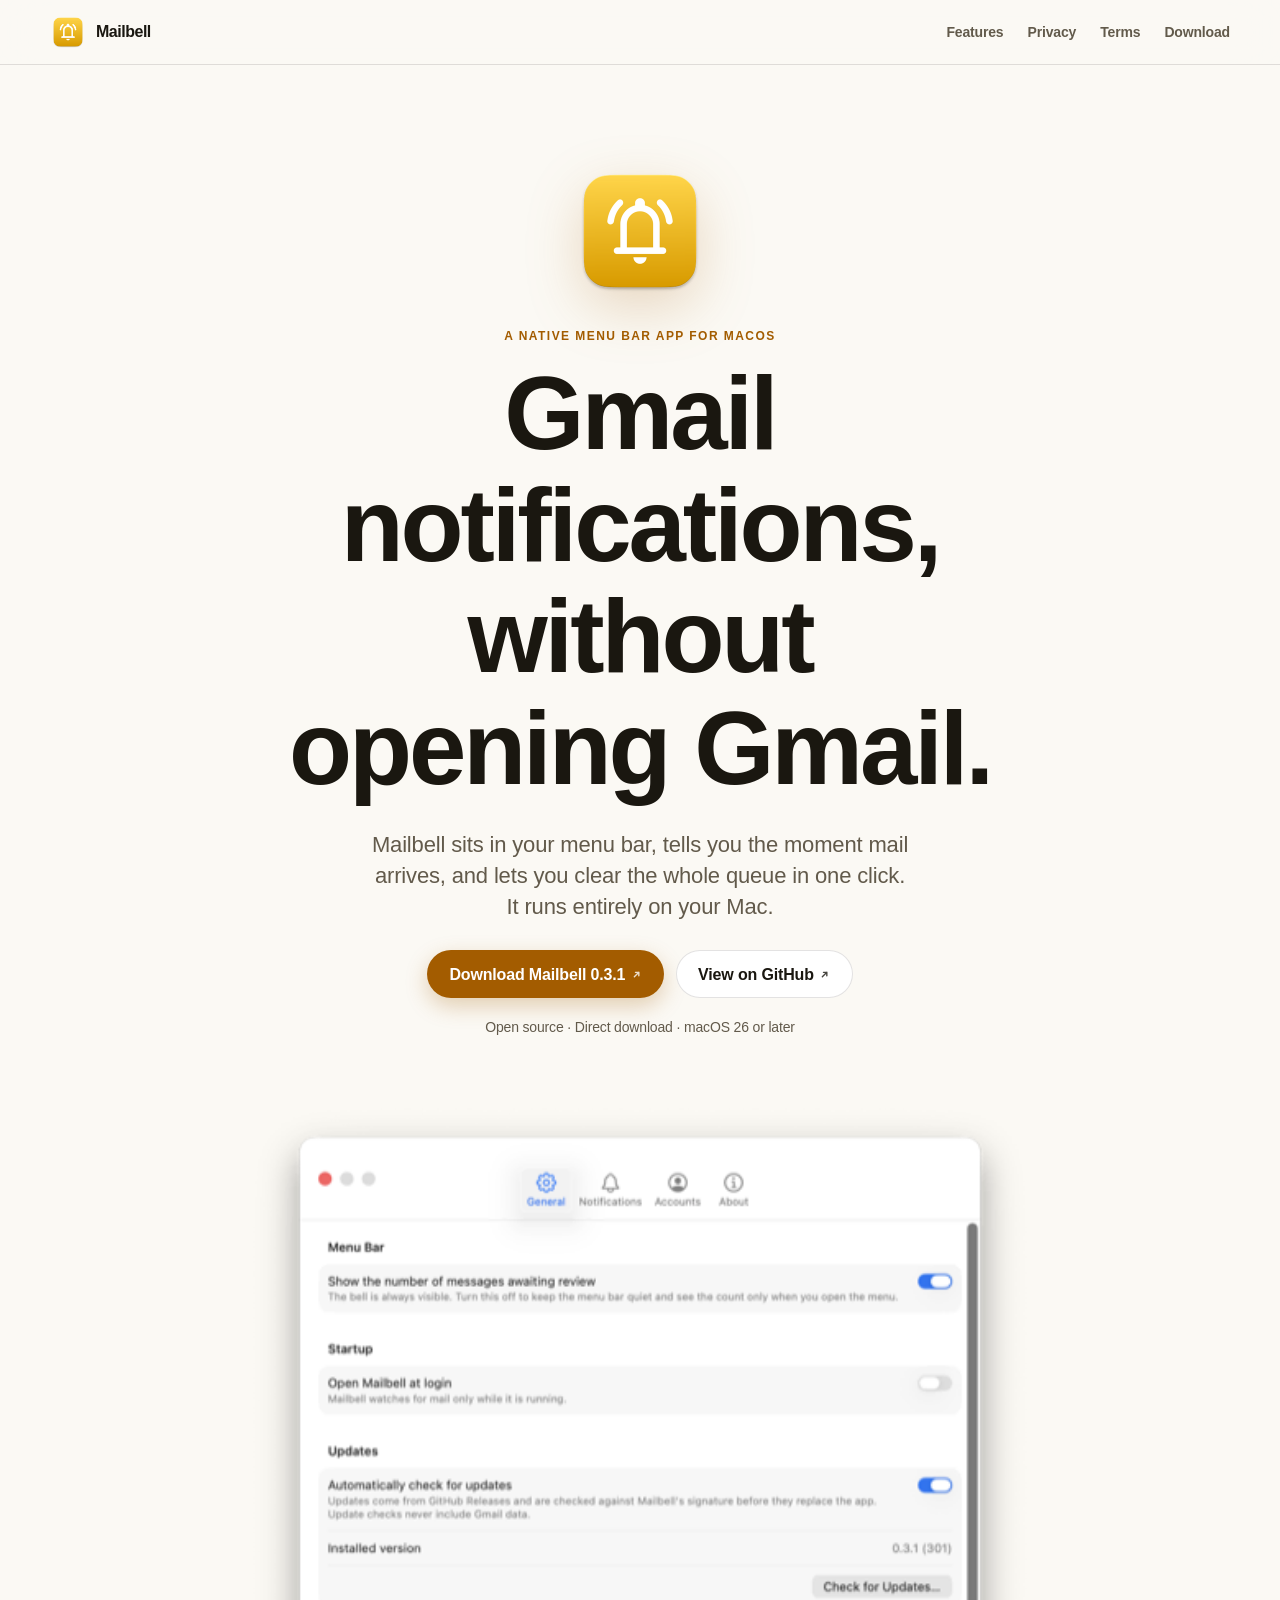
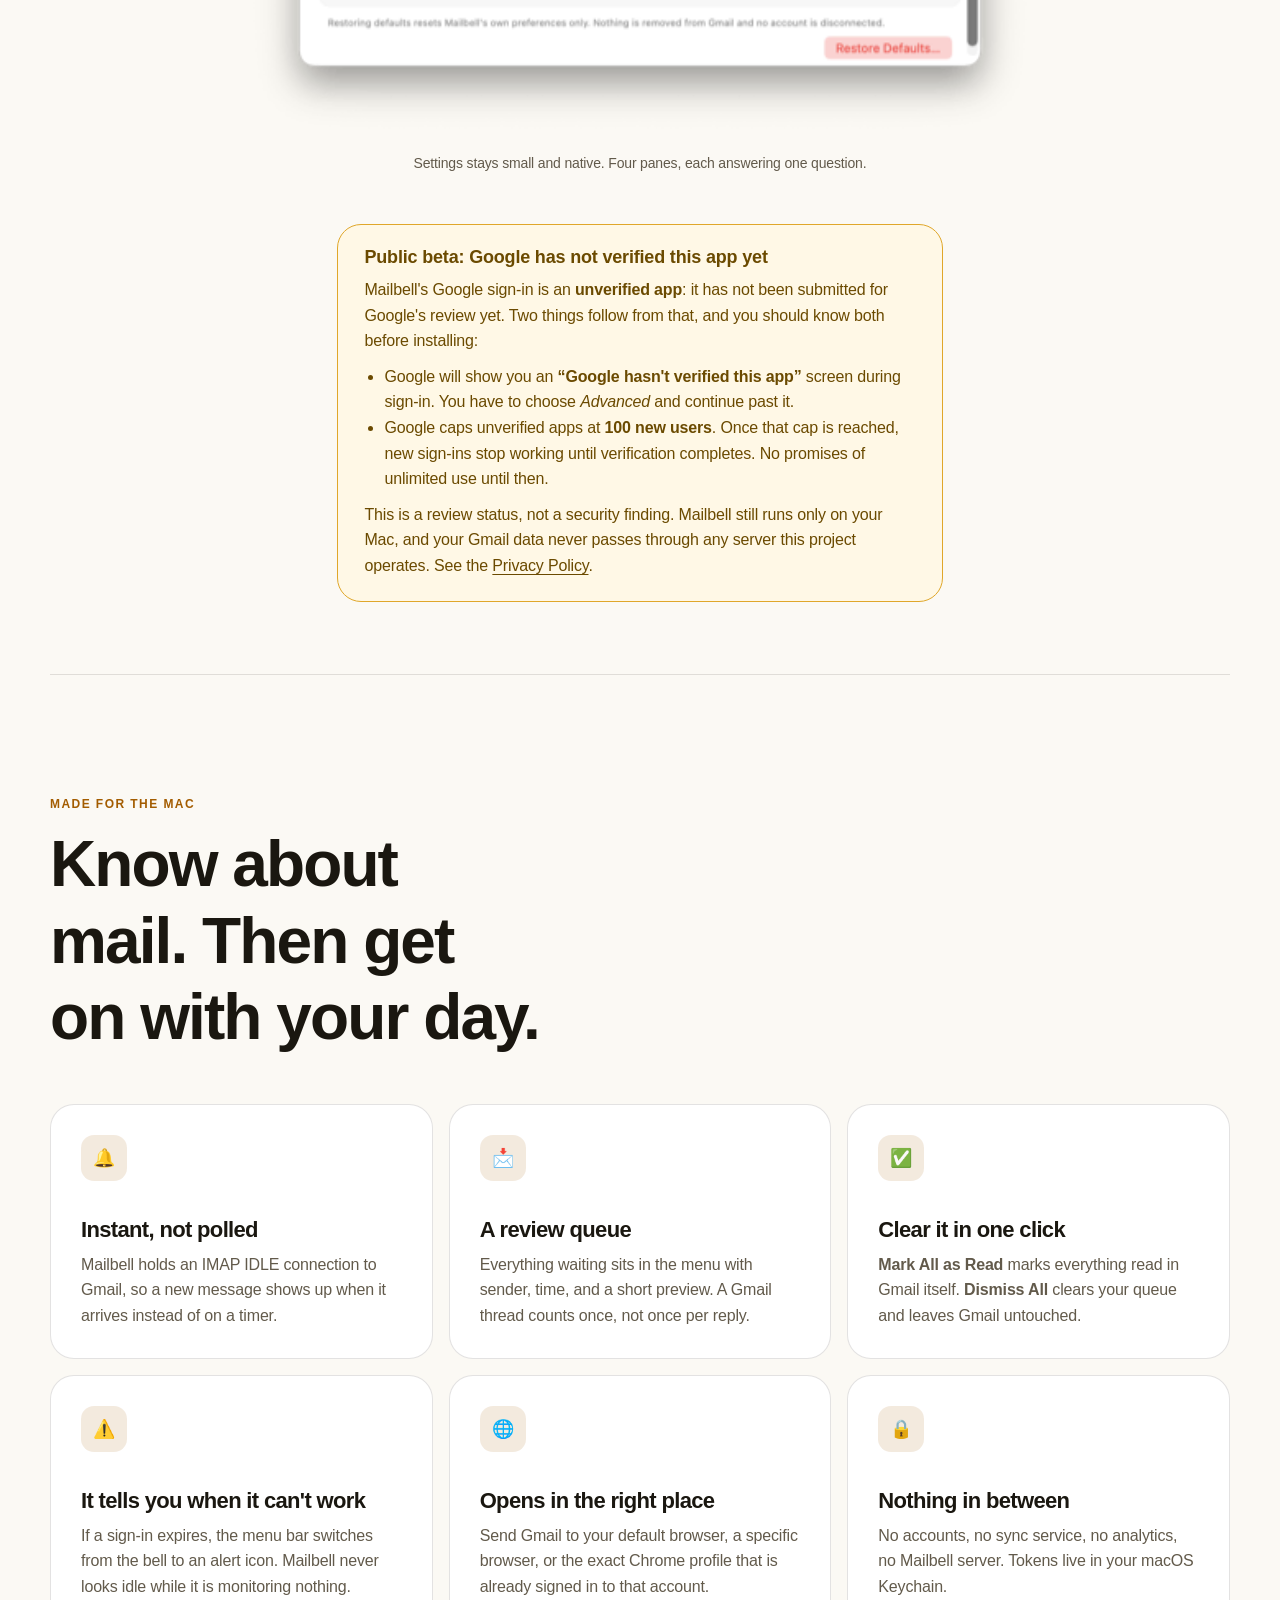
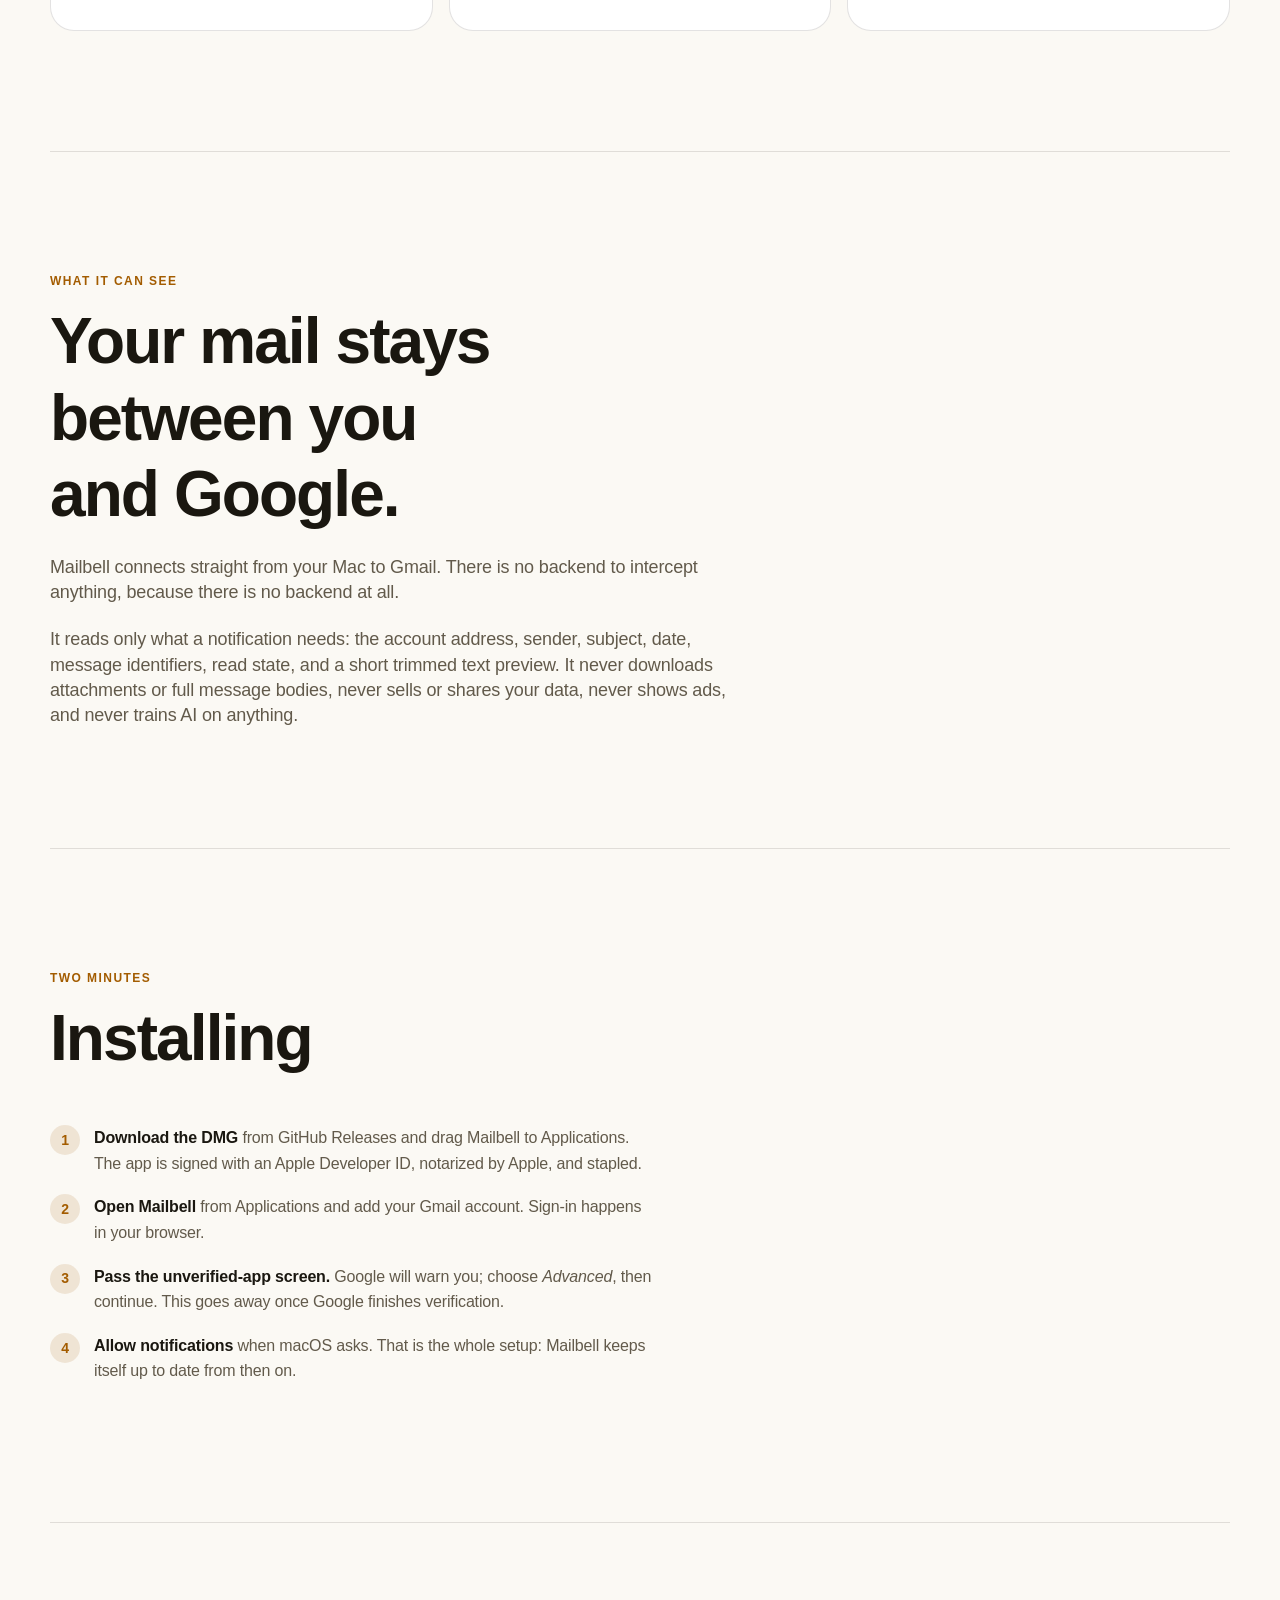
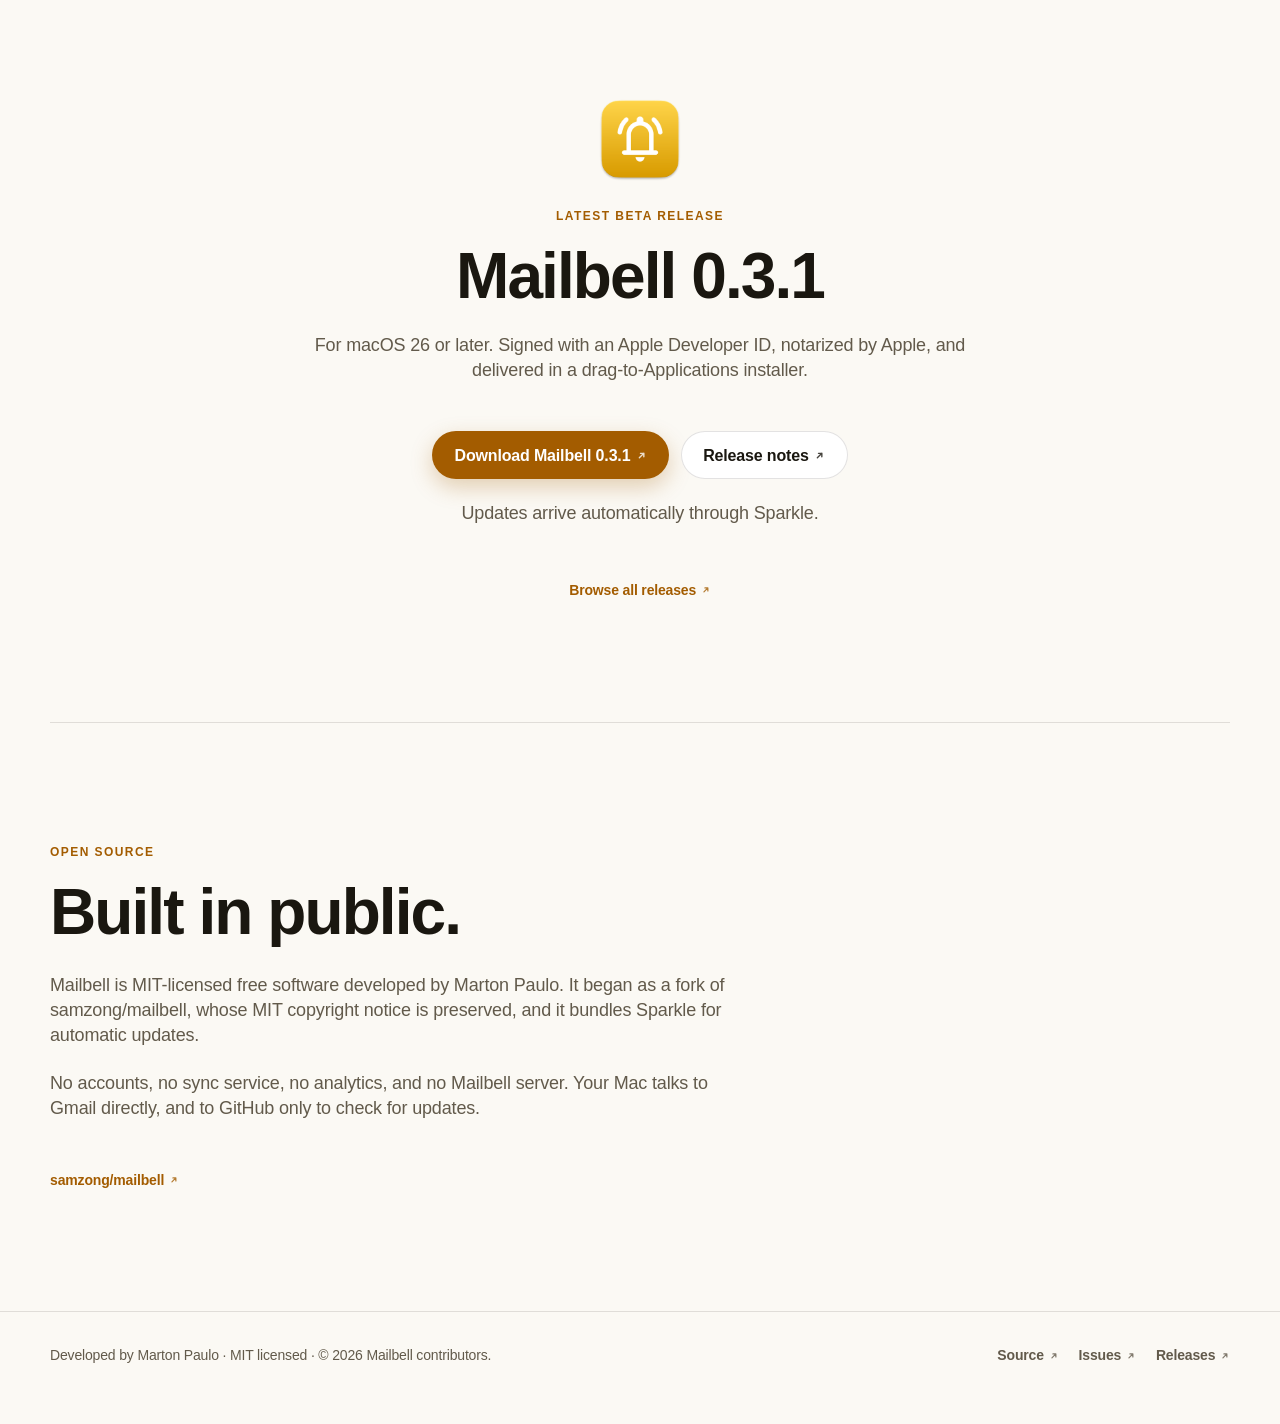
==== site/index.html @ 63382f45 "refactor: align the repository with the shared project layout Move the website from docs/ to site/ a" ====
<!doctype html>
<html lang="en">
<head>
  <meta charset="utf-8">
  <meta name="viewport" content="width=device-width, initial-scale=1">
  <meta name="color-scheme" content="light dark">
  <meta name="theme-color" content="#fbf9f4" media="(prefers-color-scheme: light)">
  <meta name="theme-color" content="#14110b" media="(prefers-color-scheme: dark)">
  <title>Mailbell · Gmail notifier for the Mac menu bar</title>
  <meta name="description" content="A native macOS notifier for Gmail: instant alerts over IMAP IDLE, a review queue you clear in one click, and no server in between. Free and open source.">
  <link rel="canonical" href="https://mailbell.martonpaulo.com/">
  <!-- imagesrcset/imagesizes must stay identical to the hero <img>, or the
       preload fetches a different width than the one the page then draws.
       sizes follows styles/main.css: .shot img is 788px wide, capped by main's
       100% width minus two 1.5rem gutters below 836px. -->
  <link rel="preload" as="image" href="screenshots/general.webp"
        imagesrcset="screenshots/general-480.webp 480w, screenshots/general-800.webp 800w, screenshots/general.webp 1576w"
        imagesizes="(max-width: 836px) calc(100vw - 48px), 788px"
        fetchpriority="high">
  <link rel="icon" href="favicon.ico" sizes="48x48">
  <link rel="apple-touch-icon" href="apple-touch-icon.png">
  <meta property="og:type" content="website">
  <meta property="og:site_name" content="Mailbell">
  <meta property="og:title" content="Mailbell · Gmail notifier for the Mac menu bar">
  <meta property="og:description" content="A native macOS notifier for Gmail: instant alerts over IMAP IDLE, a review queue you clear in one click, and no server in between. Free and open source.">
  <meta property="og:url" content="https://mailbell.martonpaulo.com/">
  <meta property="og:image" content="https://mailbell.martonpaulo.com/social-card.jpg">
  <meta property="og:image:type" content="image/jpeg">
  <meta property="og:image:width" content="1200">
  <meta property="og:image:height" content="630">
  <meta property="og:image:alt" content="The Mailbell bell icon and the words Free for Mac, open source, Mailbell, Gmail notifications in your menu bar, beside a drawing of the Mailbell menu: Accounts, three messages awaiting review, All Messages, Check Now, Settings and Quit Mailbell.">
  <meta name="twitter:card" content="summary_large_image">
  <meta name="twitter:title" content="Mailbell · Gmail notifier for the Mac menu bar">
  <meta name="twitter:image" content="https://mailbell.martonpaulo.com/social-card.jpg">
  <meta name="twitter:image:alt" content="The Mailbell bell icon and the words Free for Mac, open source, Mailbell, Gmail notifications in your menu bar, beside Mailbell's General settings window.">
  <meta name="twitter:description" content="A native macOS notifier for Gmail: instant alerts over IMAP IDLE, a review queue you clear in one click, and no server in between. Free and open source.">
  <link rel="stylesheet" href="styles/main.css">
  <script type="application/ld+json">
  {
    "@context": "https://schema.org",
    "@type": "SoftwareApplication",
    "name": "Mailbell",
    "applicationCategory": "UtilitiesApplication",
    "operatingSystem": "macOS 26 or later",
    "url": "https://mailbell.martonpaulo.com/",
    "image": "https://mailbell.martonpaulo.com/social-card.jpg",
    "description": "A native macOS menu bar notifier for Gmail. Instant alerts over IMAP IDLE, a review queue you can clear in one click, and no server in between.",
    "license": "https://opensource.org/licenses/MIT",
    "isAccessibleForFree": true,
    "offers": { "@type": "Offer", "price": "0", "priceCurrency": "USD" },
    "author": { "@type": "Person", "name": "Marton Paulo" }
  }
  </script>
  <!-- Google names the site in results from this node on the home page. -->
  <script type="application/ld+json">{"@context": "https://schema.org", "@type": "WebSite", "name": "Mailbell", "url": "https://mailbell.martonpaulo.com/"}</script>
</head>
<body>
  <a class="skip-link" href="#main">Skip to content</a>
  <header class="site-header" aria-label="Primary navigation">
    <div class="site-header-inner">
      <a class="brand" href="#top" aria-label="Mailbell home" aria-current="page">
        <img src="assets/app-icon-280.webp" width="36" height="36" alt="">
        <span>Mailbell</span>
      </a>
      <nav aria-label="Page sections">
        <a href="index.html#features">Features</a>
        <a href="privacy.html">Privacy</a>
        <a href="terms.html">Terms</a>
        <a href="index.html#download">Download</a>
      </nav>
    </div>
  </header>

  <main id="main">
    <section class="hero" id="top" aria-labelledby="hero-title">
      <div class="hero-copy">
        <img class="hero-icon" src="assets/app-icon-280.webp" width="140" height="140" alt="Mailbell application icon">
        <p class="eyebrow">A native menu bar app for macOS</p>
        <h1 id="hero-title">Gmail notifications, without opening Gmail.</h1>
        <p class="hero-summary">Mailbell sits in your menu bar, tells you the moment mail arrives, and lets you clear the whole queue in one click. It runs entirely on your Mac.</p>
        <div class="actions">
          <a class="button primary" href="https://github.com/martonpaulo/mailbell/releases/latest" rel="noopener">Download Mailbell 0.3.1<svg class="external-icon" viewBox="0 0 12 12" width="12" height="12" fill="none" aria-hidden="true" focusable="false"><path d="M3.6 8.4 8.4 3.6M4.8 3.6h3.6v3.6" stroke="currentColor" stroke-width="1.5" stroke-linecap="round" stroke-linejoin="round"/></svg></a>
          <a class="button secondary" href="https://github.com/martonpaulo/mailbell" rel="noopener">View on GitHub<svg class="external-icon" viewBox="0 0 12 12" width="12" height="12" fill="none" aria-hidden="true" focusable="false"><path d="M3.6 8.4 8.4 3.6M4.8 3.6h3.6v3.6" stroke="currentColor" stroke-width="1.5" stroke-linecap="round" stroke-linejoin="round"/></svg></a>
        </div>
        <p class="compatibility">Open source &middot; Direct download &middot; macOS 26 or later</p>
      </div>

      <figure class="shot">
        <img src="screenshots/general.webp"
          srcset="screenshots/general-480.webp 480w, screenshots/general-800.webp 800w, screenshots/general.webp 1576w"
          sizes="(max-width: 836px) calc(100vw - 48px), 788px"
          width="788" height="628" loading="eager" decoding="async"
          alt="Mailbell's General settings: a menu bar count toggle, Open Mailbell at login, automatic update checks with the installed version, and Restore Defaults.">
        <figcaption>Settings stays small and native. Four panes, each answering one question.</figcaption>
      </figure>

      <aside class="notice" aria-labelledby="beta-notice-title">
        <h2 id="beta-notice-title">Public beta: Google has not verified this app yet</h2>
        <p>Mailbell's Google sign-in is an <strong>unverified app</strong>: it has not been submitted for Google's review yet. Two things follow from that, and you should know both before installing:</p>
        <ul>
          <li>Google will show you an <strong>&ldquo;Google hasn't verified this app&rdquo;</strong> screen during sign-in. You have to choose <em>Advanced</em> and continue past it.</li>
          <li>Google caps unverified apps at <strong>100 new users</strong>. Once that cap is reached, new sign-ins stop working until verification completes. No promises of unlimited use until then.</li>
        </ul>
        <p>This is a review status, not a security finding. Mailbell still runs only on your Mac, and your Gmail data never passes through any server this project operates. See the <a href="privacy.html">Privacy Policy</a>.</p>
      </aside>
    </section>

    <section class="section features" id="features" aria-labelledby="features-title">
      <p class="eyebrow">Made for the Mac</p>
      <h2 id="features-title">Know about mail. Then get on with your day.</h2>
      <div class="feature-grid">
        <article><span aria-hidden="true">&#128276;</span><h3>Instant, not polled</h3><p>Mailbell holds an IMAP IDLE connection to Gmail, so a new message shows up when it arrives instead of on a timer.</p></article>
        <article><span aria-hidden="true">&#128233;</span><h3>A review queue</h3><p>Everything waiting sits in the menu with sender, time, and a short preview. A Gmail thread counts once, not once per reply.</p></article>
        <article><span aria-hidden="true">&#9989;</span><h3>Clear it in one click</h3><p><strong>Mark All as Read</strong> marks everything read in Gmail itself. <strong>Dismiss All</strong> clears your queue and leaves Gmail untouched.</p></article>
        <article><span aria-hidden="true">&#9888;&#65039;</span><h3>It tells you when it can't work</h3><p>If a sign-in expires, the menu bar switches from the bell to an alert icon. Mailbell never looks idle while it is monitoring nothing.</p></article>
        <article><span aria-hidden="true">&#127760;</span><h3>Opens in the right place</h3><p>Send Gmail to your default browser, a specific browser, or the exact Chrome profile that is already signed in to that account.</p></article>
        <article><span aria-hidden="true">&#128274;</span><h3>Nothing in between</h3><p>No accounts, no sync service, no analytics, no Mailbell server. Tokens live in your macOS Keychain.</p></article>
      </div>
    </section>

    <section class="section" id="privacy" aria-labelledby="privacy-title">
      <p class="eyebrow">What it can see</p>
      <h2 id="privacy-title">Your mail stays between you and Google.</h2>
      <p>Mailbell connects straight from your Mac to Gmail. There is no backend to intercept anything, because there is no backend at all.</p>
      <p>It reads only what a notification needs: the account address, sender, subject, date, message identifiers, read state, and a short trimmed text preview. It never downloads attachments or full message bodies, never sells or shares your data, never shows ads, and never trains AI on anything.</p>
    </section>

    <section class="section" aria-labelledby="install-title">
      <p class="eyebrow">Two minutes</p>
      <h2 id="install-title">Installing</h2>
      <ol class="steps">
        <li><strong>Download the DMG</strong> from GitHub Releases and drag Mailbell to Applications. The app is signed with an Apple Developer ID, notarized by Apple, and stapled.</li>
        <li><strong>Open Mailbell</strong> from Applications and add your Gmail account. Sign-in happens in your browser.</li>
        <li><strong>Pass the unverified-app screen.</strong> Google will warn you; choose <em>Advanced</em>, then continue. This goes away once Google finishes verification.</li>
        <li><strong>Allow notifications</strong> when macOS asks. That is the whole setup: Mailbell keeps itself up to date from then on.</li>
      </ol>
    </section>

    <section class="section download" id="download" aria-labelledby="download-title">
      <img src="assets/app-icon-280.webp" alt="" width="96" height="96">
      <p class="eyebrow">Latest beta release</p>
      <h2 id="download-title">Mailbell 0.3.1</h2>
      <p>For macOS 26 or later. Signed with an Apple Developer ID, notarized by Apple, and delivered in a drag-to-Applications installer.</p>
      <div class="actions">
        <a class="button primary" href="https://github.com/martonpaulo/mailbell/releases/latest" rel="noopener">Download Mailbell 0.3.1<svg class="external-icon" viewBox="0 0 12 12" width="12" height="12" fill="none" aria-hidden="true" focusable="false"><path d="M3.6 8.4 8.4 3.6M4.8 3.6h3.6v3.6" stroke="currentColor" stroke-width="1.5" stroke-linecap="round" stroke-linejoin="round"/></svg></a>
        <a class="button secondary" href="https://github.com/martonpaulo/mailbell/releases/tag/v0.3.1" rel="noopener">Release notes<svg class="external-icon" viewBox="0 0 12 12" width="12" height="12" fill="none" aria-hidden="true" focusable="false"><path d="M3.6 8.4 8.4 3.6M4.8 3.6h3.6v3.6" stroke="currentColor" stroke-width="1.5" stroke-linecap="round" stroke-linejoin="round"/></svg></a>
      </div>
      <p class="compatibility">Updates arrive automatically through Sparkle.</p>
      <a class="text-link" href="https://github.com/martonpaulo/mailbell/releases" rel="noopener">Browse all releases<svg class="external-icon" viewBox="0 0 12 12" width="12" height="12" fill="none" aria-hidden="true" focusable="false"><path d="M3.6 8.4 8.4 3.6M4.8 3.6h3.6v3.6" stroke="currentColor" stroke-width="1.5" stroke-linecap="round" stroke-linejoin="round"/></svg></a>
    </section>

    <section class="open-source section" aria-labelledby="open-source-title">
      <p class="eyebrow">Open source</p>
      <h2 id="open-source-title">Built in public.</h2>
      <p>Mailbell is MIT-licensed free software developed by Marton Paulo. It began as a fork of samzong/mailbell, whose MIT copyright notice is preserved, and it bundles Sparkle for automatic updates.</p>
      <p>No accounts, no sync service, no analytics, and no Mailbell server. Your Mac talks to Gmail directly, and to GitHub only to check for updates.</p>
      <div class="link-row">
        <a href="https://github.com/samzong/mailbell" rel="noopener">samzong/mailbell<svg class="external-icon" viewBox="0 0 12 12" width="12" height="12" fill="none" aria-hidden="true" focusable="false"><path d="M3.6 8.4 8.4 3.6M4.8 3.6h3.6v3.6" stroke="currentColor" stroke-width="1.5" stroke-linecap="round" stroke-linejoin="round"/></svg></a>
      </div>
    </section>
  </main>

  <footer class="site-footer">
    <div class="site-footer-inner">
      <p>Developed by Marton Paulo &middot; MIT licensed &middot; &copy; 2026 Mailbell contributors.</p>
      <nav aria-label="Site links">
        <a href="https://github.com/martonpaulo/mailbell" rel="noopener">Source<svg class="external-icon" viewBox="0 0 12 12" width="12" height="12" fill="none" aria-hidden="true" focusable="false"><path d="M3.6 8.4 8.4 3.6M4.8 3.6h3.6v3.6" stroke="currentColor" stroke-width="1.5" stroke-linecap="round" stroke-linejoin="round"/></svg></a>
        <a href="https://github.com/martonpaulo/mailbell/issues" rel="noopener">Issues<svg class="external-icon" viewBox="0 0 12 12" width="12" height="12" fill="none" aria-hidden="true" focusable="false"><path d="M3.6 8.4 8.4 3.6M4.8 3.6h3.6v3.6" stroke="currentColor" stroke-width="1.5" stroke-linecap="round" stroke-linejoin="round"/></svg></a>
        <a href="https://github.com/martonpaulo/mailbell/releases" rel="noopener">Releases<svg class="external-icon" viewBox="0 0 12 12" width="12" height="12" fill="none" aria-hidden="true" focusable="false"><path d="M3.6 8.4 8.4 3.6M4.8 3.6h3.6v3.6" stroke="currentColor" stroke-width="1.5" stroke-linecap="round" stroke-linejoin="round"/></svg></a>
      </nav>
    </div>
  </footer>
</body>
</html>
---- site/styles/main.css ----
/* Fleet typography standard, 2026-09. This :root block is identical, in this
   order, in windowhop, mailbell, meantime, smart-desk and orbit: the five sites
   share a design but no package, so copying is the cost and identical ordering
   is what keeps the drift greppable. The -apple-system stack is deliberate and
   stays: these are landing pages for Mac apps, so the page wears the platform's
   own face. */
:root {
  --font-sans: -apple-system, BlinkMacSystemFont, "SF Pro Text", "Helvetica Neue", sans-serif;
  --text-xs: 0.75rem;
  --text-sm: 0.875rem;
  --text-md: 1.125rem;
  --text-lg: 1.375rem;
  --text-xl: clamp(1.75rem, 1.25rem + 1.5vw, 2.25rem);
  --text-2xl: clamp(2.5rem, 1.5rem + 3.5vw, 4rem);
  --text-3xl: clamp(3rem, 1.25rem + 6.5vw, 6.5rem);
  --leading-tight: 1.08;
  --leading-snug: 1.2;
  --leading-relaxed: 1.4;
  --leading-body: 1.6;
  --tracking-display: -0.03em;
  --tracking-body: -0.01em;
  --tracking-eyebrow: 0.12em;
  --weight-body: 400;
  --weight-strong: 600;
  --weight-display: 700;
  --measure: 68ch;
  --measure-narrow: 44ch;
  --measure-title: 16ch;
}

/* --- Mailbell palette and page metrics ------------------------------------- */
:root {
  color-scheme: light dark;
  --bg: #fbf9f4;
  --surface: #ffffff;
  --surface-strong: #ffffff;
  --text: #1a1710;
  --secondary: #625a4b;
  --line: rgba(26, 23, 16, 0.12);
  --accent: #a35c00;
  --accent-hover: #8a4e00;
  --button-primary-fg: #ffffff;
  --button-primary-bg: #a35c00;
  --button-primary-bg-hover: #8a4e00;
  --button-glow: 0 8px 22px color-mix(in srgb, var(--accent) 28%, transparent);
  --button-glow-hover: 0 12px 28px color-mix(in srgb, var(--accent) 34%, transparent);
  --shadow: 0 24px 80px rgba(26, 23, 16, 0.12);
  --icon-shadow: drop-shadow(0 18px 28px rgba(163, 92, 0, 0.22));
  --radius: 28px;
  --radius-card: 24px;
  --page-width: min(1180px, calc(100% - 40px));
  /* The sticky header's own height: what anything else that sticks has to
     clear so it does not park underneath it. */
  --header-height: 65px;
  /* Mailbell's own: the unverified-app disclosure. */
  --warning-bg: #fff8e6;
  --warning-line: #e0a72a;
  --warning-text: #6b4a00;
}

@media (prefers-color-scheme: dark) {
  :root {
    --bg: #14110b;
    --surface: #201b12;
    --surface-strong: #201b12;
    --text: #f6f1e6;
    --secondary: #b3a892;
    --line: rgba(246, 241, 230, 0.14);
    --accent: #ffc53d;
    --accent-hover: #ffd469;
    --button-primary-fg: #14110b;
    --button-primary-bg: #ffc53d;
    --button-primary-bg-hover: #ffd469;
    --shadow: 0 28px 90px rgba(0, 0, 0, 0.55);
    --icon-shadow: drop-shadow(0 18px 28px rgba(0, 0, 0, 0.55));
    --warning-bg: #2a2110;
    --warning-line: #b98a1c;
    --warning-text: #ffdf9a;
  }
}

/* --- Shared structure ------------------------------------------------------
   The section rhythm, hero, feature blocks, buttons and footer below are the
   fleet's one landing-page design. Keep them in step across the three sites. */

* { box-sizing: border-box; }
html { scroll-behavior: smooth; }
/* The footer sits at the bottom of the viewport on a short page (the 404
   above all) instead of floating in the middle of it. svh keeps mobile browser
   chrome from pushing it off; vh is the fallback for anything older. */
body {
  min-height: 100vh;
  min-height: 100svh;
  display: flex;
  flex-direction: column;
  margin: 0;
  font-family: var(--font-sans);
  font-weight: var(--weight-body);
  line-height: var(--leading-body);
  letter-spacing: var(--tracking-body);
  background: var(--bg);
  color: var(--text);
}
a { color: inherit; }
/* A link inside running copy shows itself. Navigation, buttons and link rows
   carry their own treatment instead. */
p a, li a, td a { color: var(--accent); text-decoration: underline; text-underline-offset: 0.18em; }
.actions a, .link-row a, .site-footer a, .site-header a { text-decoration: none; }
img { display: block; max-width: 100%; height: auto; }
strong { font-weight: var(--weight-strong); }

.skip-link { position: fixed; left: 16px; top: -80px; z-index: 100; padding: 10px 14px; border-radius: 10px; background: var(--text); color: var(--bg); text-decoration: none; }
.skip-link:focus { top: 16px; }

:where(a, button, input, select):focus-visible {
  outline: 3px solid color-mix(in srgb, var(--accent) 70%, white);
  outline-offset: 4px;
  border-radius: 8px;
}

/* One icon for every link that leaves the site: the GitHub button, another site
   of the fleet, any external documentation. A link to another page of this site
   never carries it. */
.external-icon {
  flex: none;
  width: 0.7em;
  height: 0.7em;
  margin-left: 0.35em;
  vertical-align: baseline;
  opacity: 0.8;
}

/* The header's background, blur and hairline span the viewport; only its
   contents sit in the container, so the brand keeps the same left edge as every
   section below it. The footer's rule is drawn the same way. */
.site-header {
  position: sticky; top: 0; z-index: 20;
  background: color-mix(in srgb, var(--bg) 82%, transparent);
  backdrop-filter: blur(22px) saturate(1.4);
  border-bottom: 1px solid var(--line);
}
.site-header-inner {
  display: flex; align-items: center; justify-content: space-between; gap: 12px 24px;
  width: var(--page-width); margin-inline: auto; padding: 14px 0;
}
/* The wordmark is the site's name, not a navigation state: it stays --text on
   every page, so the lockup never changes colour as the visitor moves around. */
.brand { display: inline-flex; align-items: center; gap: 10px; color: var(--text); font-weight: var(--weight-strong); text-decoration: none; letter-spacing: var(--tracking-display); }
/* The icon artwork is a squircle on full transparency and carries its own
   corners: a CSS radius would clip it a second time at a different curve. */
.brand img { border-radius: 0; }
.site-header nav { display: flex; gap: 24px; }
.site-header nav a, .text-link, .link-row a, .site-footer a {
  display: inline-flex; align-items: center;
  color: var(--secondary); text-decoration: none;
  font-size: var(--text-sm); font-weight: var(--weight-strong);
}
.site-header nav a:hover, .text-link:hover, .link-row a:hover, .site-footer a:hover { color: var(--accent); }
/* Navigation only. The brand also marks the current page, but it is the site's
   name rather than a nav state, so it must not change colour with the route. */
.site-header nav [aria-current="page"] { color: var(--accent); }

main { width: var(--page-width); margin-inline: auto; }
main { flex: 1 0 auto; }
.site-footer { margin-top: auto; }

.hero { padding: 96px 0 72px; text-align: center; overflow: hidden; }
.hero-copy { max-width: 820px; margin: 0 auto; }
.eyebrow {
  margin: 0 0 12px; color: var(--accent);
  font-size: var(--text-xs); font-weight: var(--weight-display);
  text-transform: uppercase; letter-spacing: var(--tracking-eyebrow);
}
/* Balanced wrapping is for headings. Body copy reads worse when the browser
   evens out the last lines of a long paragraph. */
h1, h2, h3 { text-wrap: balance; }
h1 {
  max-width: var(--measure-title); margin: 0 auto;
  font-size: var(--text-3xl); line-height: var(--leading-tight);
  letter-spacing: var(--tracking-display); font-weight: var(--weight-display);
}
/* drop-shadow follows the artwork's alpha, so the shadow takes the squircle's
   shape instead of being cast by a square border box. */
.hero-icon { margin: 0 auto 26px; filter: var(--icon-shadow); }
.hero-summary {
  max-width: var(--measure-narrow); margin: 26px auto 28px;
  color: var(--secondary); font-size: var(--text-lg); line-height: var(--leading-relaxed);
}

.actions { display: flex; flex-wrap: wrap; justify-content: center; gap: 12px; }
/* Buttons take Mailbell's motion: a short rise on hover with the shadow
   following it on the same curve, and the press putting the button back down. */
.button {
  display: inline-flex; align-items: center; justify-content: center;
  min-height: 48px; padding: 0 22px; border-radius: 999px;
  text-decoration: none; font-size: 1rem; font-weight: var(--weight-strong);
  transition: transform 0.12s ease, box-shadow 0.12s ease, background-color 0.12s ease, color 0.12s ease;
}
.button:hover { transform: translateY(-1px); text-decoration: none; }
.button:active { transform: translateY(0); }
/* The soft halo under the download button. Mailbell's was a fixed rgba of its
   own accent; here it is mixed from whichever accent the site carries. */
.button.primary {
  background: var(--button-primary-bg); color: var(--button-primary-fg);
  box-shadow: var(--button-glow);
}
.button.primary:hover { background: var(--button-primary-bg-hover); box-shadow: var(--button-glow-hover); }
.button.secondary { background: var(--surface-strong); color: var(--text); box-shadow: inset 0 0 0 1px var(--line); }
.compatibility { margin: 18px 0 0; color: var(--secondary); font-size: var(--text-sm); }

.section { padding: 120px 0; border-top: 1px solid var(--line); }
.section h2 {
  max-width: var(--measure-title); margin: 0;
  font-size: var(--text-2xl); line-height: var(--leading-snug);
  letter-spacing: var(--tracking-display); font-weight: var(--weight-display);
}
/* The rhythm inside a section: eyebrow, heading, an optional lead paragraph at
   22px, then whatever the section shows at 48px. */
.section > :not(.eyebrow):not(h2) { margin-top: 48px; }
.section > p:not(.eyebrow) {
  max-width: var(--measure); margin: 22px 0 0;
  color: var(--secondary); font-size: var(--text-md); line-height: var(--leading-relaxed);
}

/* Prose paired with a SINGLE figure: two columns from the tablet breakpoint up,
   stacked below it with the copy first. Alternate `.showcase` and
   `.showcase.figure-first` down a page so consecutive pairs never put the
   figure on the same side. A figure that is itself the point, such as the hero
   visual or a wide screenshot, stays full width instead. */
/* minmax(0, 1fr), not 1fr: a column whose automatic minimum is min-content
   pushes the grid wider than the shared container and the copy then starts hard
   against the window edge instead of on the container's gutter. */
.showcase { display: grid; grid-template-columns: minmax(0, 1fr) minmax(280px, 440px); align-items: center; gap: 72px; }
.showcase > * { min-width: 0; margin-top: 0; }
/* A heading that shares its row with a figure takes the step below the
   full-width one, so it stays inside its column. */
.showcase-copy h2 { font-size: var(--text-xl); }
.showcase > :not(.showcase-copy) { justify-self: end; max-height: 560px; }
.showcase-copy > p:not(.eyebrow) {
  max-width: var(--measure); margin: 22px 0 0;
  color: var(--secondary); font-size: var(--text-md); line-height: var(--leading-relaxed);
}
.showcase.figure-first { grid-template-columns: minmax(280px, 440px) minmax(0, 1fr); }
.showcase.figure-first > .showcase-copy { order: 2; }
.showcase.figure-first > :not(.showcase-copy) { justify-self: start; }

figure { margin: 0; padding: 20px; background: var(--surface); border: 1px solid var(--line); border-radius: var(--radius); }
figcaption { padding: 16px 4px 2px; color: var(--secondary); font-size: var(--text-sm); }

.feature-grid { display: grid; grid-template-columns: repeat(3, 1fr); gap: 16px; }
.feature-grid article { min-height: 240px; padding: 30px; background: var(--surface); border: 1px solid var(--line); border-radius: var(--radius-card); }
.feature-grid article > span {
  display: grid; place-items: center; width: 46px; height: 46px; margin-bottom: 36px;
  border-radius: 13px; background: color-mix(in srgb, var(--accent) 13%, transparent);
  color: var(--accent); font-size: var(--text-md); font-weight: var(--weight-display);
}
.feature-grid h3 { margin: 0 0 8px; font-size: var(--text-lg); line-height: var(--leading-snug); letter-spacing: var(--tracking-display); font-weight: var(--weight-strong); }
.feature-grid p { margin: 0; color: var(--secondary); }

.download { text-align: center; }
.download > img { margin: 0 auto 20px; }
.download h2, .download > p:not(.eyebrow) { margin-inline: auto; }
.download > p:not(.eyebrow) { margin-block: 18px 30px; }
/* The section rhythm puts 48px under the buttons; the closing note and the
   secondary link belong to them, so they sit closer. */
.section.download > .compatibility { margin-top: 22px; }
.section.download > .text-link { display: inline-flex; margin-top: 22px; color: var(--accent); }

/* The closing open-source section: eyebrow, heading, what the project is and
   who made it, then the row of outward links. */
.open-source > p:not(.eyebrow):last-of-type { margin-bottom: 30px; }
.link-row { display: flex; flex-wrap: wrap; gap: 12px 24px; }
.link-row a { color: var(--accent); }

.site-footer {
  border-top: 1px solid var(--line);
  color: var(--secondary); font-size: var(--text-sm);
}
.site-footer-inner {
  display: flex; justify-content: space-between; gap: 12px 30px; flex-wrap: wrap;
  width: var(--page-width); margin-inline: auto; padding: 32px 0 56px;
}
.site-footer p { margin: 0; }
.site-footer nav { display: flex; flex-wrap: wrap; gap: 12px 20px; }

@media (max-width: 820px) {
  /* The nav wraps onto a second row below this width, so the header is taller. */
  :root { --page-width: min(100% - 28px, 1180px); --header-height: 99px; }
  /* The header keeps every destination on narrow screens: it wraps onto a
     second centred row rather than dropping links the visitor came for. */
  .site-header-inner { flex-wrap: wrap; justify-content: center; }
  .site-header nav { width: 100%; justify-content: center; flex-wrap: wrap; gap: 8px 18px; }
  .hero { padding-top: 68px; }
  .section { padding: 86px 0; }
  .feature-grid { grid-template-columns: 1fr; }
  .showcase, .showcase.figure-first { grid-template-columns: 1fr; gap: 44px; }
  .showcase > .showcase-copy { order: -1; }
  .showcase > :not(.showcase-copy) { justify-self: center; max-height: 560px; }
  .feature-grid article { min-height: 210px; }
  .site-footer-inner { flex-direction: column; }
}

@media (max-width: 520px) {
  .actions { align-items: stretch; flex-direction: column; }
  .button { width: 100%; }
  .feature-grid article { padding: 24px; }
}

@media (prefers-reduced-motion: reduce) {
  html { scroll-behavior: auto; }
  *, *::before, *::after { animation-duration: 0.01ms !important; animation-iteration-count: 1 !important; transition-duration: 0.01ms !important; }
  .button:hover, .button:active { transform: none; }
}

/* --- Mailbell's own sections ------------------------------------------------ */


/* The unverified-app disclosure. Prominent by design: users meet Google's
   warning screen during sign-in and must not be surprised by it. */
.notice {
  max-width: var(--measure); margin: 48px auto 0; padding: 22px 26px;
  background: var(--warning-bg); border: 1px solid var(--warning-line);
  border-radius: var(--radius-card); color: var(--warning-text); text-align: left;
}
.notice h2, .notice h3 { max-width: none; margin: 0 0 8px; font-size: var(--text-md); line-height: var(--leading-snug); letter-spacing: var(--tracking-body); color: inherit; }
.notice p { margin: 10px 0 0; }
.notice p:first-of-type { margin-top: 0; }
.notice a { color: inherit; text-decoration: underline; }
.notice ul { margin: 10px 0 0; padding-left: 20px; }

.steps { counter-reset: step; list-style: none; max-width: var(--measure); margin: 0; padding: 0; }
.steps li { counter-increment: step; position: relative; padding: 0 0 18px 44px; color: var(--secondary); }
.steps li::before {
  content: counter(step); position: absolute; left: 0; top: 0;
  width: 30px; height: 30px; border-radius: 999px;
  background: color-mix(in srgb, var(--accent) 13%, transparent); color: var(--accent);
  display: grid; place-items: center; font-weight: var(--weight-display); font-size: var(--text-sm);
}
.steps strong { color: var(--text); }

/* The screenshot already carries the window's own corner radius and drop
   shadow, captured from the real window. Adding either here would cut the
   corner at a different radius and stack a second shadow on top of the real
   one. */
.shot { margin: 62px auto 0; padding: 0; background: none; border: 0; }
.shot img { width: 100%; max-width: 788px; margin-inline: auto; }
.shot figcaption { text-align: center; }

/* Legal pages: long-form prose, left aligned and comfortable to read. */
.legal { max-width: var(--measure); margin: 0 auto; padding: 72px 0 96px; text-align: left; }
.legal h1 { max-width: none; margin: 0 0 8px; font-size: var(--text-xl); line-height: var(--leading-snug); }
.legal h2 { max-width: none; margin: 48px 0 8px; font-size: var(--text-lg); line-height: var(--leading-snug); letter-spacing: var(--tracking-display); font-weight: var(--weight-display); }
.legal h3 { max-width: none; margin: 30px 0 6px; font-size: var(--text-md); line-height: var(--leading-snug); font-weight: var(--weight-strong); }
/* A heading inside a callout is the box's own title, not a document section, so
   it must not inherit the section spacing that would gap it off the box top. */
.legal .notice h2, .legal .notice h3 { margin-top: 0; font-size: var(--text-md); }
.legal p, .legal li { color: var(--secondary); }
.legal strong { color: var(--text); }
.legal ul, .legal ol { padding-left: 22px; }
.legal li { margin-bottom: 6px; }
.legal .updated { font-size: var(--text-sm); }
.legal table { width: 100%; border-collapse: collapse; margin-top: 16px; font-size: var(--text-sm); display: block; overflow-x: auto; }
.legal th, .legal td { border: 1px solid var(--line); padding: 10px 12px; text-align: left; vertical-align: top; }
.legal th { background: var(--surface); color: var(--text); font-weight: var(--weight-strong); }
.legal td { color: var(--secondary); }
.legal .notice a { color: inherit; text-decoration: underline; }
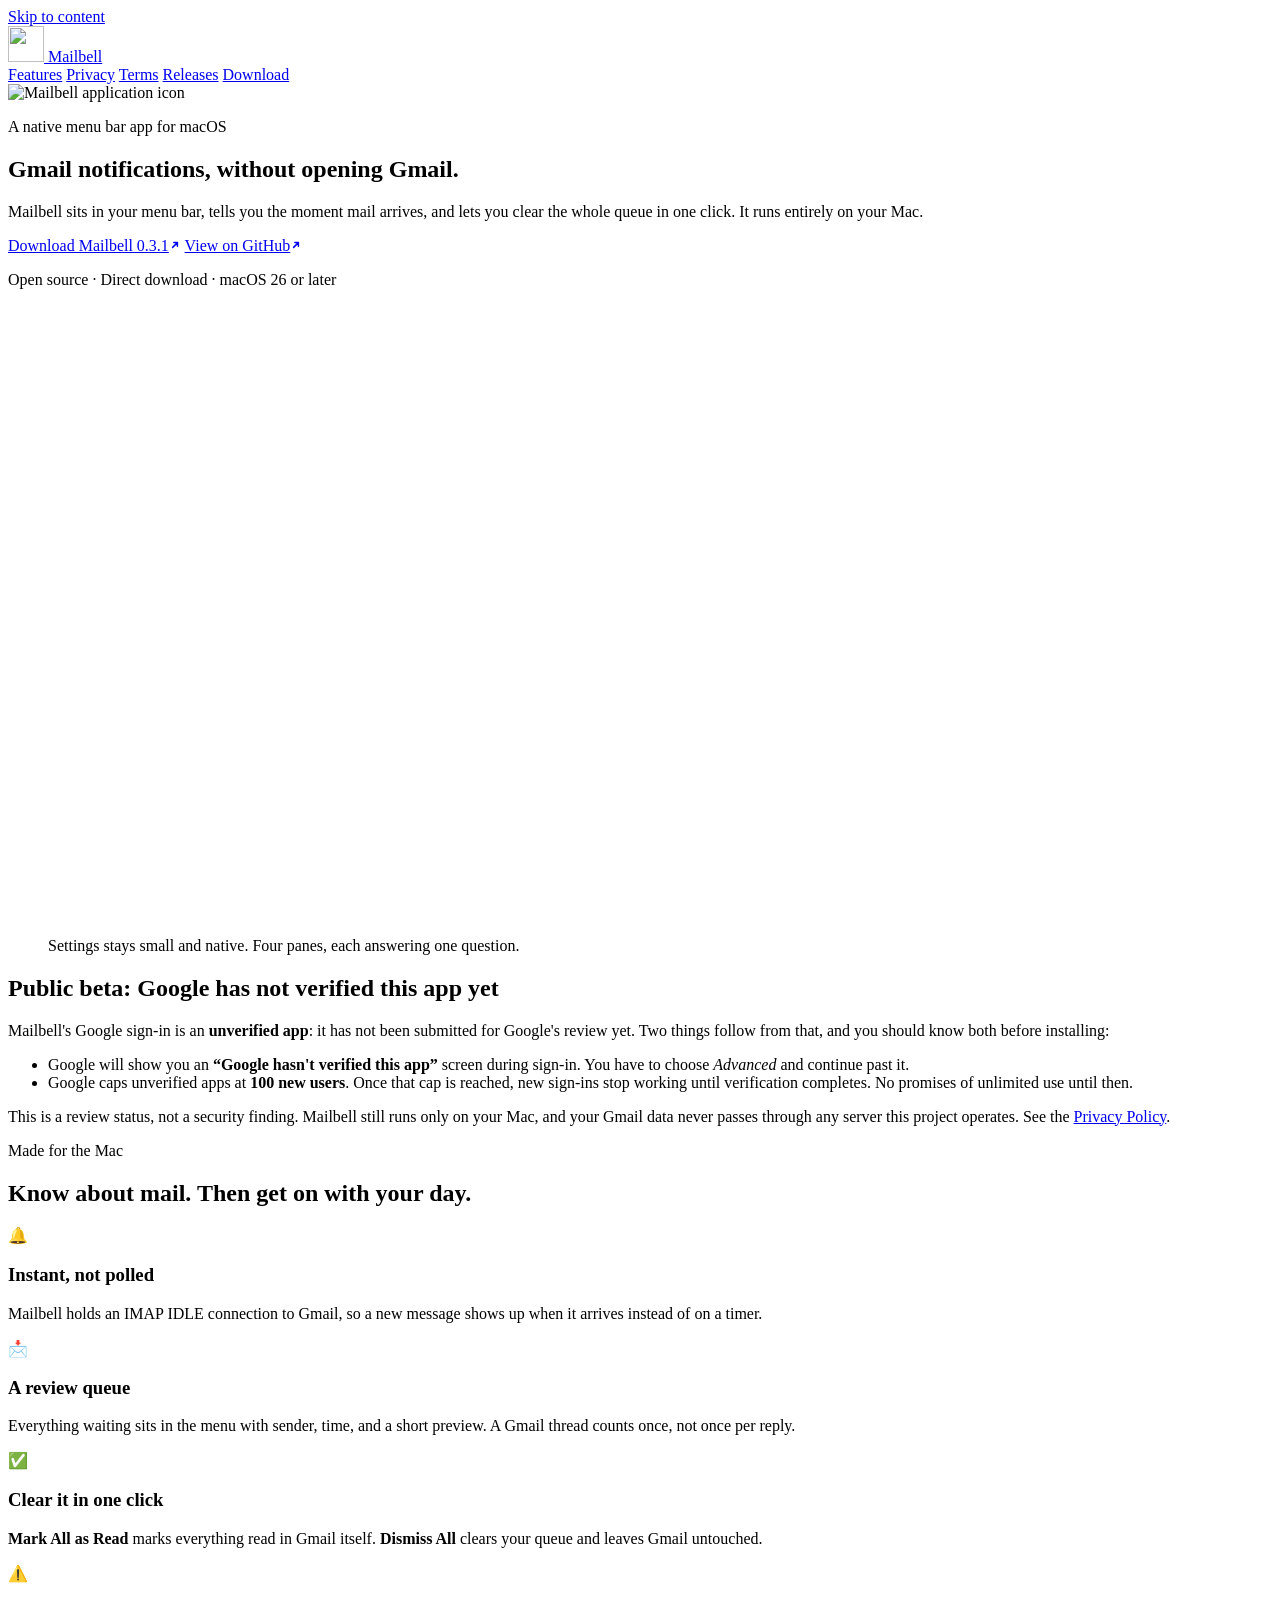
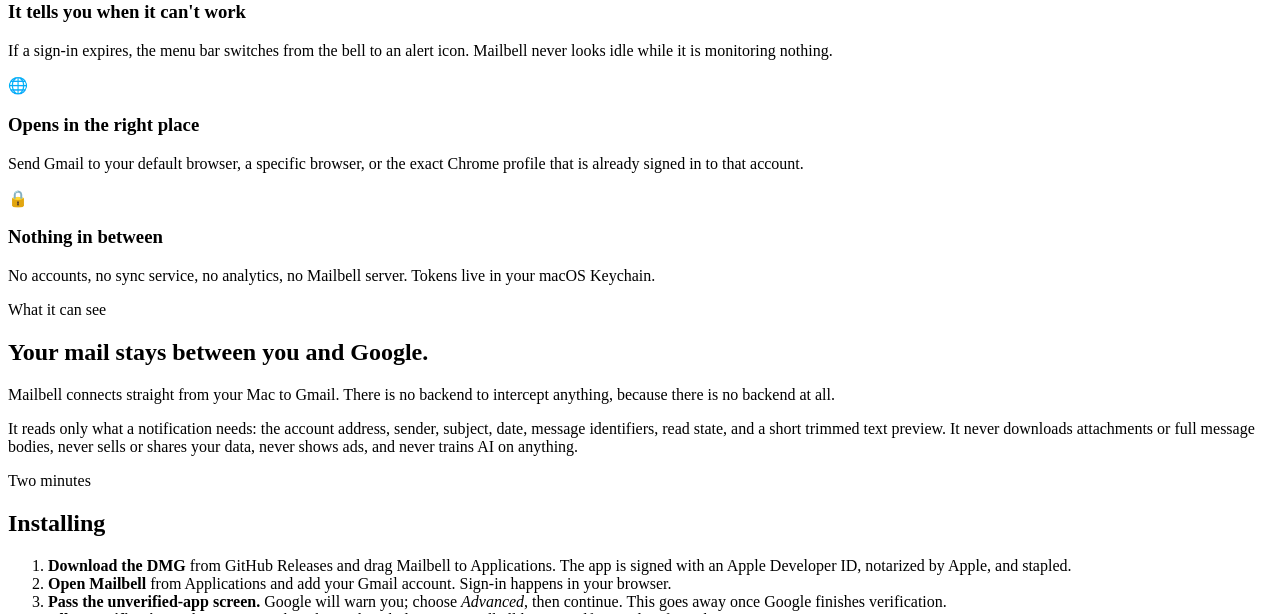
==== commit e9007e20: "feat(site): pass the canonical site validator and publish release-notes pages (#51) The shared valid" ====
--- a/site/index.html
+++ b/site/index.html
@@ -11,10 +11,10 @@
   <link rel="canonical" href="https://mailbell.martonpaulo.com/">
   <!-- imagesrcset/imagesizes must stay identical to the hero <img>, or the
        preload fetches a different width than the one the page then draws.
-       sizes follows styles/main.css: .shot img is 788px wide, capped by main's
+       sizes follows /styles/main.css: .shot img is 788px wide, capped by main's
        100% width minus two 1.5rem gutters below 836px. -->
-  <link rel="preload" as="image" href="screenshots/general.webp"
-        imagesrcset="screenshots/general-480.webp 480w, screenshots/general-800.webp 800w, screenshots/general.webp 1576w"
+  <link rel="preload" as="image" href="/screenshots/general.webp"
+        imagesrcset="/screenshots/general-480.webp 480w, /screenshots/general-800.webp 800w, /screenshots/general.webp 1576w"
         imagesizes="(max-width: 836px) calc(100vw - 48px), 788px"
         fetchpriority="high">
   <link rel="icon" href="favicon.ico" sizes="48x48">
@@ -34,7 +34,7 @@
   <meta name="twitter:image" content="https://mailbell.martonpaulo.com/social-card.jpg">
   <meta name="twitter:image:alt" content="The Mailbell bell icon and the words Free for Mac, open source, Mailbell, Gmail notifications in your menu bar, beside Mailbell's General settings window.">
   <meta name="twitter:description" content="A native macOS notifier for Gmail: instant alerts over IMAP IDLE, a review queue you clear in one click, and no server in between. Free and open source.">
-  <link rel="stylesheet" href="styles/main.css">
+  <link rel="stylesheet" href="/styles/main.css">
   <script type="application/ld+json">
   {
     "@context": "https://schema.org",
@@ -59,13 +59,14 @@
   <header class="site-header" aria-label="Primary navigation">
     <div class="site-header-inner">
       <a class="brand" href="#top" aria-label="Mailbell home" aria-current="page">
-        <img src="assets/app-icon-280.webp" width="36" height="36" alt="">
+        <img src="/assets/app-icon-280.webp" width="36" height="36" alt="">
         <span>Mailbell</span>
       </a>
       <nav aria-label="Page sections">
         <a href="index.html#features">Features</a>
         <a href="privacy.html">Privacy</a>
         <a href="terms.html">Terms</a>
+        <a href="/release-notes/">Releases</a>
         <a href="index.html#download">Download</a>
       </nav>
     </div>
@@ -74,20 +75,20 @@
   <main id="main">
     <section class="hero" id="top" aria-labelledby="hero-title">
       <div class="hero-copy">
-        <img class="hero-icon" src="assets/app-icon-280.webp" width="140" height="140" alt="Mailbell application icon">
+        <img class="hero-icon" src="/assets/app-icon-280.webp" width="140" height="140" alt="Mailbell application icon">
         <p class="eyebrow">A native menu bar app for macOS</p>
         <h1 id="hero-title">Gmail notifications, without opening Gmail.</h1>
         <p class="hero-summary">Mailbell sits in your menu bar, tells you the moment mail arrives, and lets you clear the whole queue in one click. It runs entirely on your Mac.</p>
         <div class="actions">
-          <a class="button primary" href="https://github.com/martonpaulo/mailbell/releases/latest" rel="noopener">Download Mailbell 0.3.1<svg class="external-icon" viewBox="0 0 12 12" width="12" height="12" fill="none" aria-hidden="true" focusable="false"><path d="M3.6 8.4 8.4 3.6M4.8 3.6h3.6v3.6" stroke="currentColor" stroke-width="1.5" stroke-linecap="round" stroke-linejoin="round"/></svg></a>
-          <a class="button secondary" href="https://github.com/martonpaulo/mailbell" rel="noopener">View on GitHub<svg class="external-icon" viewBox="0 0 12 12" width="12" height="12" fill="none" aria-hidden="true" focusable="false"><path d="M3.6 8.4 8.4 3.6M4.8 3.6h3.6v3.6" stroke="currentColor" stroke-width="1.5" stroke-linecap="round" stroke-linejoin="round"/></svg></a>
+          <a target="_blank" class="button primary" href="https://github.com/martonpaulo/mailbell/releases/latest" rel="noopener">Download Mailbell 0.3.1<svg class="external-icon" viewBox="0 0 12 12" width="12" height="12" fill="none" aria-hidden="true" focusable="false"><path d="M3.6 8.4 8.4 3.6M4.8 3.6h3.6v3.6" stroke="currentColor" stroke-width="1.5" stroke-linecap="round" stroke-linejoin="round"/></svg></a>
+          <a target="_blank" class="button secondary" href="https://github.com/martonpaulo/mailbell" rel="noopener">View on GitHub<svg class="external-icon" viewBox="0 0 12 12" width="12" height="12" fill="none" aria-hidden="true" focusable="false"><path d="M3.6 8.4 8.4 3.6M4.8 3.6h3.6v3.6" stroke="currentColor" stroke-width="1.5" stroke-linecap="round" stroke-linejoin="round"/></svg></a>
         </div>
         <p class="compatibility">Open source &middot; Direct download &middot; macOS 26 or later</p>
       </div>
 
       <figure class="shot">
-        <img src="screenshots/general.webp"
-          srcset="screenshots/general-480.webp 480w, screenshots/general-800.webp 800w, screenshots/general.webp 1576w"
+        <img src="/screenshots/general.webp"
+          srcset="/screenshots/general-480.webp 480w, /screenshots/general-800.webp 800w, /screenshots/general.webp 1576w"
           sizes="(max-width: 836px) calc(100vw - 48px), 788px"
           width="788" height="628" loading="eager" decoding="async"
           alt="Mailbell's General settings: a menu bar count toggle, Open Mailbell at login, automatic update checks with the installed version, and Restore Defaults.">
@@ -137,16 +138,16 @@
     </section>
 
     <section class="section download" id="download" aria-labelledby="download-title">
-      <img src="assets/app-icon-280.webp" alt="" width="96" height="96">
+      <img src="/assets/app-icon-280.webp" alt="" width="96" height="96">
       <p class="eyebrow">Latest beta release</p>
       <h2 id="download-title">Mailbell 0.3.1</h2>
       <p>For macOS 26 or later. Signed with an Apple Developer ID, notarized by Apple, and delivered in a drag-to-Applications installer.</p>
       <div class="actions">
-        <a class="button primary" href="https://github.com/martonpaulo/mailbell/releases/latest" rel="noopener">Download Mailbell 0.3.1<svg class="external-icon" viewBox="0 0 12 12" width="12" height="12" fill="none" aria-hidden="true" focusable="false"><path d="M3.6 8.4 8.4 3.6M4.8 3.6h3.6v3.6" stroke="currentColor" stroke-width="1.5" stroke-linecap="round" stroke-linejoin="round"/></svg></a>
-        <a class="button secondary" href="https://github.com/martonpaulo/mailbell/releases/tag/v0.3.1" rel="noopener">Release notes<svg class="external-icon" viewBox="0 0 12 12" width="12" height="12" fill="none" aria-hidden="true" focusable="false"><path d="M3.6 8.4 8.4 3.6M4.8 3.6h3.6v3.6" stroke="currentColor" stroke-width="1.5" stroke-linecap="round" stroke-linejoin="round"/></svg></a>
+        <a target="_blank" class="button primary" href="https://github.com/martonpaulo/mailbell/releases/latest" rel="noopener">Download Mailbell 0.3.1<svg class="external-icon" viewBox="0 0 12 12" width="12" height="12" fill="none" aria-hidden="true" focusable="false"><path d="M3.6 8.4 8.4 3.6M4.8 3.6h3.6v3.6" stroke="currentColor" stroke-width="1.5" stroke-linecap="round" stroke-linejoin="round"/></svg></a>
+        <a class="button secondary" href="/release-notes/0.3.1/">Release notes</a>
       </div>
       <p class="compatibility">Updates arrive automatically through Sparkle.</p>
-      <a class="text-link" href="https://github.com/martonpaulo/mailbell/releases" rel="noopener">Browse all releases<svg class="external-icon" viewBox="0 0 12 12" width="12" height="12" fill="none" aria-hidden="true" focusable="false"><path d="M3.6 8.4 8.4 3.6M4.8 3.6h3.6v3.6" stroke="currentColor" stroke-width="1.5" stroke-linecap="round" stroke-linejoin="round"/></svg></a>
+      <a target="_blank" class="text-link" href="https://github.com/martonpaulo/mailbell/releases" rel="noopener">Browse all releases<svg class="external-icon" viewBox="0 0 12 12" width="12" height="12" fill="none" aria-hidden="true" focusable="false"><path d="M3.6 8.4 8.4 3.6M4.8 3.6h3.6v3.6" stroke="currentColor" stroke-width="1.5" stroke-linecap="round" stroke-linejoin="round"/></svg></a>
     </section>
 
     <section class="open-source section" aria-labelledby="open-source-title">
@@ -155,7 +156,7 @@
       <p>Mailbell is MIT-licensed free software developed by Marton Paulo. It began as a fork of samzong/mailbell, whose MIT copyright notice is preserved, and it bundles Sparkle for automatic updates.</p>
       <p>No accounts, no sync service, no analytics, and no Mailbell server. Your Mac talks to Gmail directly, and to GitHub only to check for updates.</p>
       <div class="link-row">
-        <a href="https://github.com/samzong/mailbell" rel="noopener">samzong/mailbell<svg class="external-icon" viewBox="0 0 12 12" width="12" height="12" fill="none" aria-hidden="true" focusable="false"><path d="M3.6 8.4 8.4 3.6M4.8 3.6h3.6v3.6" stroke="currentColor" stroke-width="1.5" stroke-linecap="round" stroke-linejoin="round"/></svg></a>
+        <a target="_blank" href="https://github.com/samzong/mailbell" rel="noopener">samzong/mailbell<svg class="external-icon" viewBox="0 0 12 12" width="12" height="12" fill="none" aria-hidden="true" focusable="false"><path d="M3.6 8.4 8.4 3.6M4.8 3.6h3.6v3.6" stroke="currentColor" stroke-width="1.5" stroke-linecap="round" stroke-linejoin="round"/></svg></a>
       </div>
     </section>
   </main>
@@ -164,9 +165,8 @@
     <div class="site-footer-inner">
       <p>Developed by Marton Paulo &middot; MIT licensed &middot; &copy; 2026 Mailbell contributors.</p>
       <nav aria-label="Site links">
-        <a href="https://github.com/martonpaulo/mailbell" rel="noopener">Source<svg class="external-icon" viewBox="0 0 12 12" width="12" height="12" fill="none" aria-hidden="true" focusable="false"><path d="M3.6 8.4 8.4 3.6M4.8 3.6h3.6v3.6" stroke="currentColor" stroke-width="1.5" stroke-linecap="round" stroke-linejoin="round"/></svg></a>
-        <a href="https://github.com/martonpaulo/mailbell/issues" rel="noopener">Issues<svg class="external-icon" viewBox="0 0 12 12" width="12" height="12" fill="none" aria-hidden="true" focusable="false"><path d="M3.6 8.4 8.4 3.6M4.8 3.6h3.6v3.6" stroke="currentColor" stroke-width="1.5" stroke-linecap="round" stroke-linejoin="round"/></svg></a>
-        <a href="https://github.com/martonpaulo/mailbell/releases" rel="noopener">Releases<svg class="external-icon" viewBox="0 0 12 12" width="12" height="12" fill="none" aria-hidden="true" focusable="false"><path d="M3.6 8.4 8.4 3.6M4.8 3.6h3.6v3.6" stroke="currentColor" stroke-width="1.5" stroke-linecap="round" stroke-linejoin="round"/></svg></a>
+        <a target="_blank" href="https://github.com/martonpaulo/mailbell" rel="noopener">Source<svg class="external-icon" viewBox="0 0 12 12" width="12" height="12" fill="none" aria-hidden="true" focusable="false"><path d="M3.6 8.4 8.4 3.6M4.8 3.6h3.6v3.6" stroke="currentColor" stroke-width="1.5" stroke-linecap="round" stroke-linejoin="round"/></svg></a>
+        <a target="_blank" href="https://github.com/martonpaulo/mailbell/issues" rel="noopener">Issues<svg class="external-icon" viewBox="0 0 12 12" width="12" height="12" fill="none" aria-hidden="true" focusable="false"><path d="M3.6 8.4 8.4 3.6M4.8 3.6h3.6v3.6" stroke="currentColor" stroke-width="1.5" stroke-linecap="round" stroke-linejoin="round"/></svg></a>
       </nav>
     </div>
   </footer>
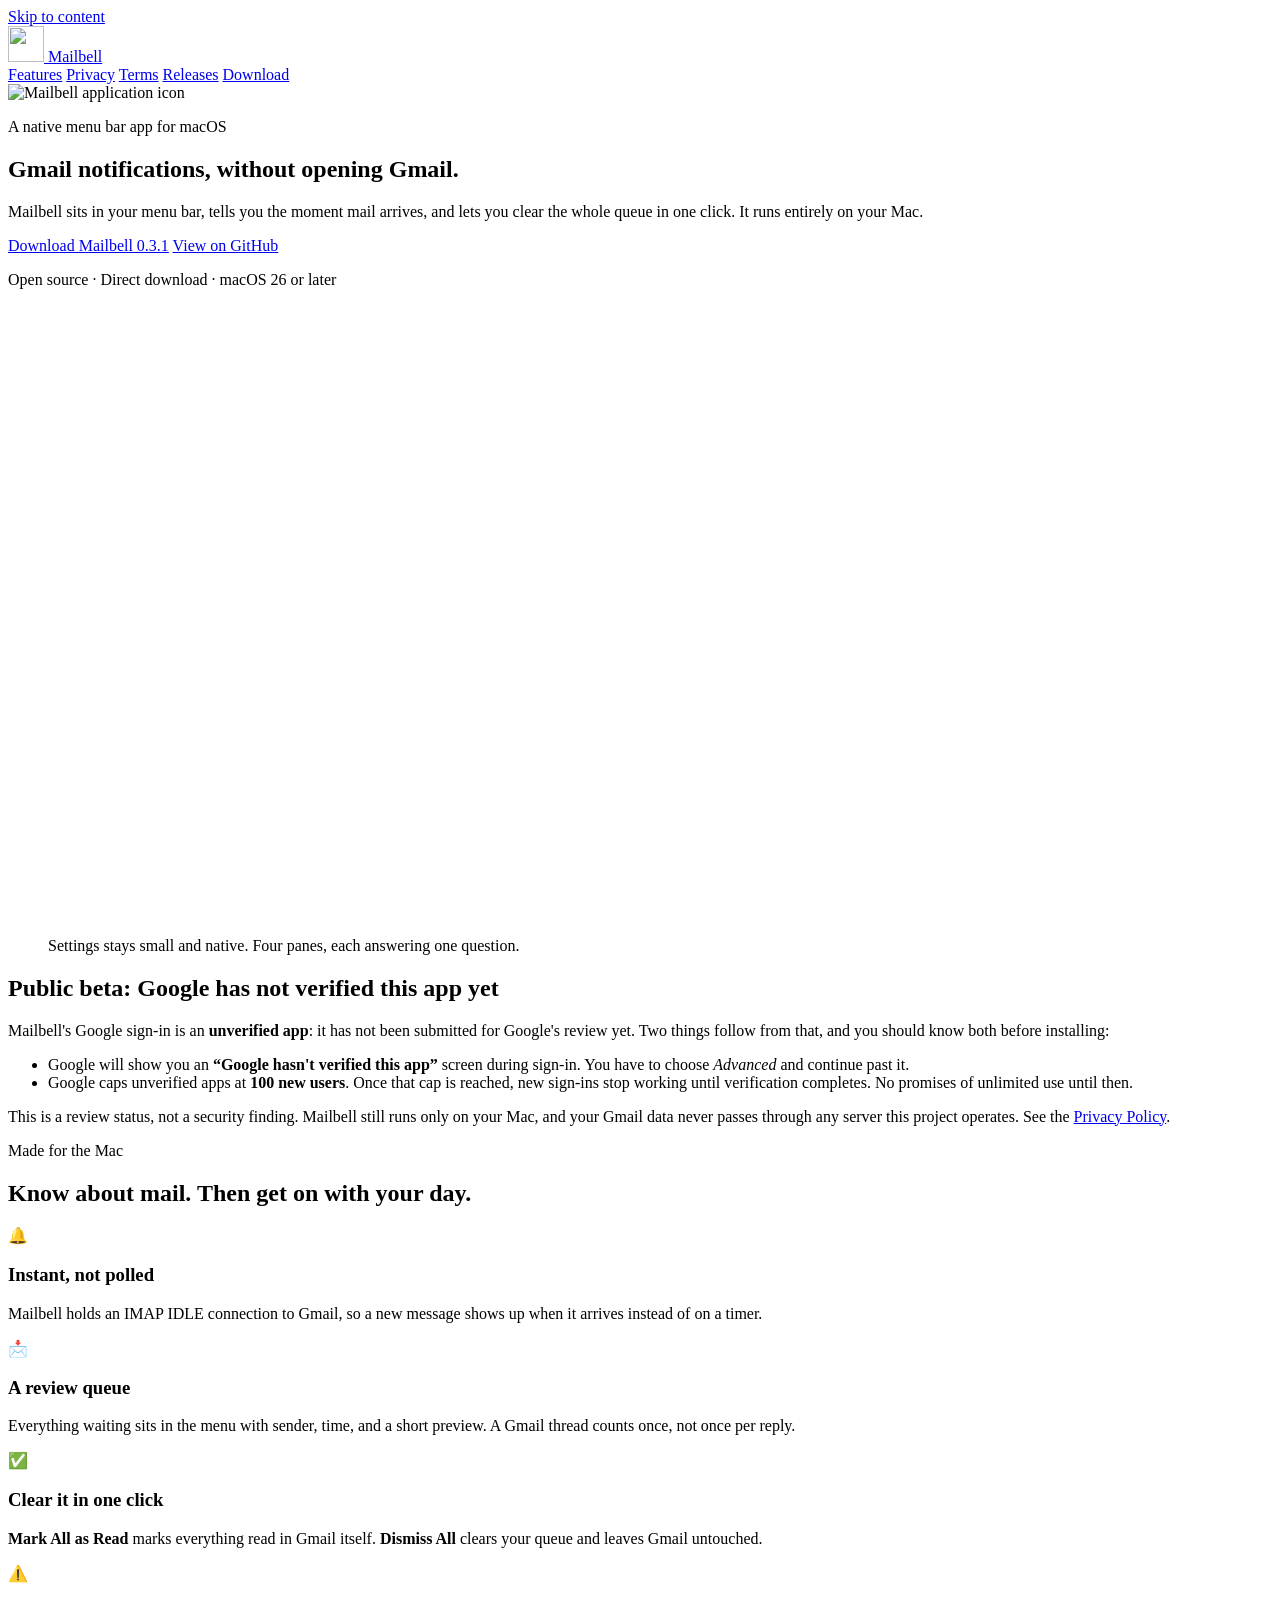
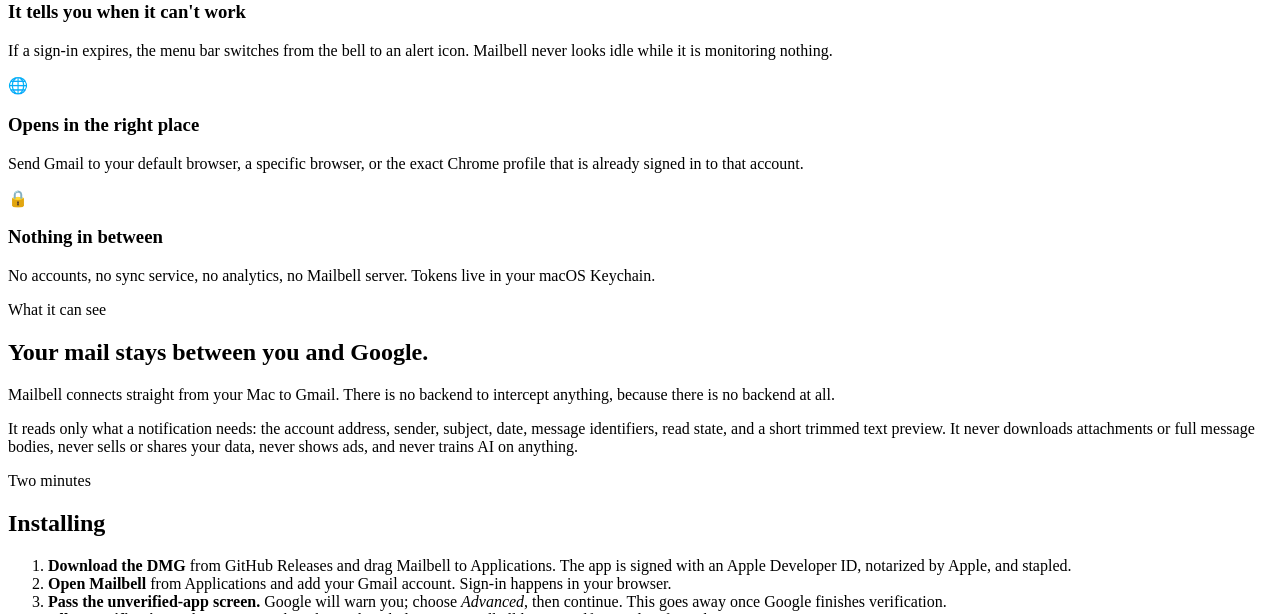
==== commit e2de7a26: "style(site): rebuild the stylesheet on the shared token scale and CSS link arrow (#56) site/styles/m" ====
--- a/site/index.html
+++ b/site/index.html
@@ -80,8 +80,8 @@
         <h1 id="hero-title">Gmail notifications, without opening Gmail.</h1>
         <p class="hero-summary">Mailbell sits in your menu bar, tells you the moment mail arrives, and lets you clear the whole queue in one click. It runs entirely on your Mac.</p>
         <div class="actions">
-          <a target="_blank" class="button primary" href="https://github.com/martonpaulo/mailbell/releases/latest" rel="noopener">Download Mailbell 0.3.1<svg class="external-icon" viewBox="0 0 12 12" width="12" height="12" fill="none" aria-hidden="true" focusable="false"><path d="M3.6 8.4 8.4 3.6M4.8 3.6h3.6v3.6" stroke="currentColor" stroke-width="1.5" stroke-linecap="round" stroke-linejoin="round"/></svg></a>
-          <a target="_blank" class="button secondary" href="https://github.com/martonpaulo/mailbell" rel="noopener">View on GitHub<svg class="external-icon" viewBox="0 0 12 12" width="12" height="12" fill="none" aria-hidden="true" focusable="false"><path d="M3.6 8.4 8.4 3.6M4.8 3.6h3.6v3.6" stroke="currentColor" stroke-width="1.5" stroke-linecap="round" stroke-linejoin="round"/></svg></a>
+          <a target="_blank" class="button primary" href="https://github.com/martonpaulo/mailbell/releases/latest" rel="noopener">Download Mailbell 0.3.1</a>
+          <a target="_blank" class="button secondary" href="https://github.com/martonpaulo/mailbell" rel="noopener">View on GitHub</a>
         </div>
         <p class="compatibility">Open source &middot; Direct download &middot; macOS 26 or later</p>
       </div>
@@ -109,13 +109,13 @@
     <section class="section features" id="features" aria-labelledby="features-title">
       <p class="eyebrow">Made for the Mac</p>
       <h2 id="features-title">Know about mail. Then get on with your day.</h2>
-      <div class="feature-grid">
-        <article><span aria-hidden="true">&#128276;</span><h3>Instant, not polled</h3><p>Mailbell holds an IMAP IDLE connection to Gmail, so a new message shows up when it arrives instead of on a timer.</p></article>
-        <article><span aria-hidden="true">&#128233;</span><h3>A review queue</h3><p>Everything waiting sits in the menu with sender, time, and a short preview. A Gmail thread counts once, not once per reply.</p></article>
-        <article><span aria-hidden="true">&#9989;</span><h3>Clear it in one click</h3><p><strong>Mark All as Read</strong> marks everything read in Gmail itself. <strong>Dismiss All</strong> clears your queue and leaves Gmail untouched.</p></article>
-        <article><span aria-hidden="true">&#9888;&#65039;</span><h3>It tells you when it can't work</h3><p>If a sign-in expires, the menu bar switches from the bell to an alert icon. Mailbell never looks idle while it is monitoring nothing.</p></article>
-        <article><span aria-hidden="true">&#127760;</span><h3>Opens in the right place</h3><p>Send Gmail to your default browser, a specific browser, or the exact Chrome profile that is already signed in to that account.</p></article>
-        <article><span aria-hidden="true">&#128274;</span><h3>Nothing in between</h3><p>No accounts, no sync service, no analytics, no Mailbell server. Tokens live in your macOS Keychain.</p></article>
+      <div class="grid grid-3">
+        <article class="card"><span class="glyph-tile" aria-hidden="true">&#128276;</span><h3>Instant, not polled</h3><p>Mailbell holds an IMAP IDLE connection to Gmail, so a new message shows up when it arrives instead of on a timer.</p></article>
+        <article class="card"><span class="glyph-tile" aria-hidden="true">&#128233;</span><h3>A review queue</h3><p>Everything waiting sits in the menu with sender, time, and a short preview. A Gmail thread counts once, not once per reply.</p></article>
+        <article class="card"><span class="glyph-tile" aria-hidden="true">&#9989;</span><h3>Clear it in one click</h3><p><strong>Mark All as Read</strong> marks everything read in Gmail itself. <strong>Dismiss All</strong> clears your queue and leaves Gmail untouched.</p></article>
+        <article class="card"><span class="glyph-tile" aria-hidden="true">&#9888;&#65039;</span><h3>It tells you when it can't work</h3><p>If a sign-in expires, the menu bar switches from the bell to an alert icon. Mailbell never looks idle while it is monitoring nothing.</p></article>
+        <article class="card"><span class="glyph-tile" aria-hidden="true">&#127760;</span><h3>Opens in the right place</h3><p>Send Gmail to your default browser, a specific browser, or the exact Chrome profile that is already signed in to that account.</p></article>
+        <article class="card"><span class="glyph-tile" aria-hidden="true">&#128274;</span><h3>Nothing in between</h3><p>No accounts, no sync service, no analytics, no Mailbell server. Tokens live in your macOS Keychain.</p></article>
       </div>
     </section>
 
@@ -143,11 +143,11 @@
       <h2 id="download-title">Mailbell 0.3.1</h2>
       <p>For macOS 26 or later. Signed with an Apple Developer ID, notarized by Apple, and delivered in a drag-to-Applications installer.</p>
       <div class="actions">
-        <a target="_blank" class="button primary" href="https://github.com/martonpaulo/mailbell/releases/latest" rel="noopener">Download Mailbell 0.3.1<svg class="external-icon" viewBox="0 0 12 12" width="12" height="12" fill="none" aria-hidden="true" focusable="false"><path d="M3.6 8.4 8.4 3.6M4.8 3.6h3.6v3.6" stroke="currentColor" stroke-width="1.5" stroke-linecap="round" stroke-linejoin="round"/></svg></a>
+        <a target="_blank" class="button primary" href="https://github.com/martonpaulo/mailbell/releases/latest" rel="noopener">Download Mailbell 0.3.1</a>
         <a class="button secondary" href="/release-notes/0.3.1/">Release notes</a>
       </div>
       <p class="compatibility">Updates arrive automatically through Sparkle.</p>
-      <a target="_blank" class="text-link" href="https://github.com/martonpaulo/mailbell/releases" rel="noopener">Browse all releases<svg class="external-icon" viewBox="0 0 12 12" width="12" height="12" fill="none" aria-hidden="true" focusable="false"><path d="M3.6 8.4 8.4 3.6M4.8 3.6h3.6v3.6" stroke="currentColor" stroke-width="1.5" stroke-linecap="round" stroke-linejoin="round"/></svg></a>
+      <a target="_blank" class="text-link" href="https://github.com/martonpaulo/mailbell/releases" rel="noopener">Browse all releases</a>
     </section>
 
     <section class="open-source section" aria-labelledby="open-source-title">
@@ -156,7 +156,7 @@
       <p>Mailbell is MIT-licensed free software developed by Marton Paulo. It began as a fork of samzong/mailbell, whose MIT copyright notice is preserved, and it bundles Sparkle for automatic updates.</p>
       <p>No accounts, no sync service, no analytics, and no Mailbell server. Your Mac talks to Gmail directly, and to GitHub only to check for updates.</p>
       <div class="link-row">
-        <a target="_blank" href="https://github.com/samzong/mailbell" rel="noopener">samzong/mailbell<svg class="external-icon" viewBox="0 0 12 12" width="12" height="12" fill="none" aria-hidden="true" focusable="false"><path d="M3.6 8.4 8.4 3.6M4.8 3.6h3.6v3.6" stroke="currentColor" stroke-width="1.5" stroke-linecap="round" stroke-linejoin="round"/></svg></a>
+        <a target="_blank" href="https://github.com/samzong/mailbell" rel="noopener">samzong/mailbell</a>
       </div>
     </section>
   </main>
@@ -165,8 +165,8 @@
     <div class="site-footer-inner">
       <p>Developed by Marton Paulo &middot; MIT licensed &middot; &copy; 2026 Mailbell contributors.</p>
       <nav aria-label="Site links">
-        <a target="_blank" href="https://github.com/martonpaulo/mailbell" rel="noopener">Source<svg class="external-icon" viewBox="0 0 12 12" width="12" height="12" fill="none" aria-hidden="true" focusable="false"><path d="M3.6 8.4 8.4 3.6M4.8 3.6h3.6v3.6" stroke="currentColor" stroke-width="1.5" stroke-linecap="round" stroke-linejoin="round"/></svg></a>
-        <a target="_blank" href="https://github.com/martonpaulo/mailbell/issues" rel="noopener">Issues<svg class="external-icon" viewBox="0 0 12 12" width="12" height="12" fill="none" aria-hidden="true" focusable="false"><path d="M3.6 8.4 8.4 3.6M4.8 3.6h3.6v3.6" stroke="currentColor" stroke-width="1.5" stroke-linecap="round" stroke-linejoin="round"/></svg></a>
+        <a target="_blank" href="https://github.com/martonpaulo/mailbell" rel="noopener">Source</a>
+        <a target="_blank" href="https://github.com/martonpaulo/mailbell/issues" rel="noopener">Issues</a>
       </nav>
     </div>
   </footer>
